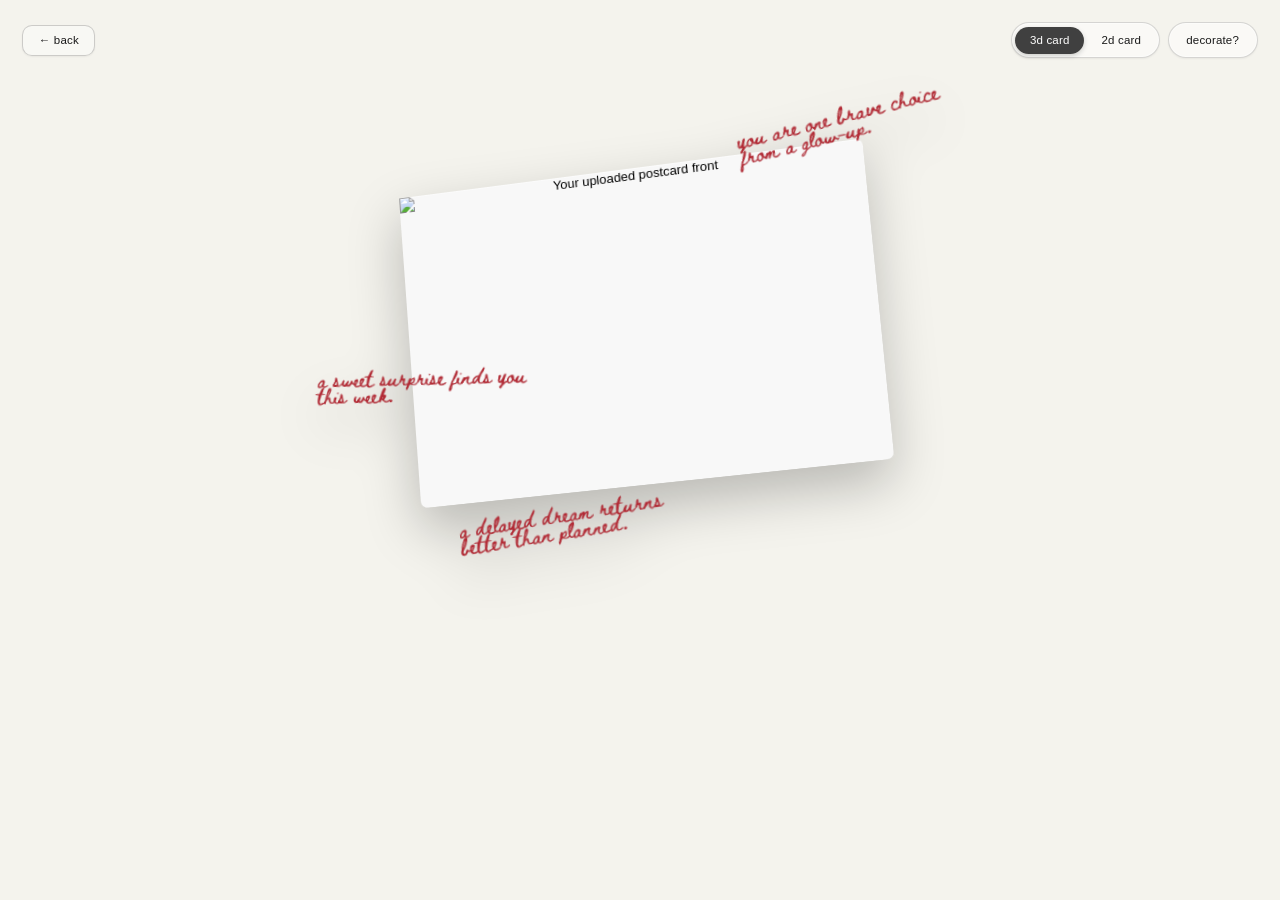
==== fate-postcard.html @ 39ebd8b9 "Match decorate button to mode UI and keep right sheet only Co-authored-by: maryliux <maryliux@users." ====
<!doctype html>
<html lang="en">
  <head>
    <meta charset="UTF-8" />
    <meta name="viewport" content="width=device-width, initial-scale=1.0" />
    <title>Your Postcard of Fate</title>
    <link rel="preconnect" href="https://fonts.googleapis.com" />
    <link rel="preconnect" href="https://fonts.gstatic.com" crossorigin />
    <link href="https://fonts.googleapis.com/css2?family=Beth+Ellen&display=swap" rel="stylesheet" />
    <link rel="stylesheet" href="fate-postcard.css" />
  </head>
  <body>
    <main class="creator">
      <div class="creator__top-bar">
        <a class="creator__back-button" href="index.html" aria-label="Back to landing page">← back</a>
        <div class="creator__controls">
          <div class="creator__view-toggle" role="group" aria-label="Card display mode">
            <button class="creator__mode-button is-active" id="mode3dButton" type="button" aria-pressed="true">
              3d card
            </button>
            <button class="creator__mode-button" id="mode2dButton" type="button" aria-pressed="false">
              2d card
            </button>
          </div>
          <div class="creator__decorate-wrap">
            <button
              class="creator__mode-button creator__decorate-button"
              id="decorateToggleButton"
              type="button"
              aria-pressed="false"
            >
              decorate?
            </button>
          </div>
        </div>
      </div>

      <aside class="creator__sticker-sheet creator__sticker-sheet--right" aria-hidden="true">
        <p class="creator__sheet-title">sticker sheet</p>
        <div class="creator__sheet-grid">
          <span class="creator__sticker">❀</span>
          <span class="creator__sticker">☀</span>
          <span class="creator__sticker">♣</span>
          <span class="creator__sticker">❥</span>
          <span class="creator__sticker">✩</span>
          <span class="creator__sticker">✺</span>
        </div>
      </aside>

      <section class="creator__view creator__view--3d" id="creatorView3d">
        <div class="creator__postcard-wrap">
          <button
            class="creator__postcard"
            id="creatorPostcard"
            type="button"
            aria-label="Interactive postcard. Drag in any direction or click to flip."
          >
            <div class="creator__postcard-inner" id="creatorPostcardInner">
              <figure class="creator__face creator__face--front">
                <img id="creatorFrontImage3d" src="frontcard.png" alt="Your uploaded postcard front" />
                <div class="creator__fortune-overlay" aria-hidden="true">
                  <p class="creator__fortune-line creator__fortune-line--1" data-fortune-slot="1"></p>
                  <p class="creator__fortune-line creator__fortune-line--2" data-fortune-slot="2"></p>
                  <p class="creator__fortune-line creator__fortune-line--3" data-fortune-slot="3"></p>
                </div>
              </figure>
              <figure class="creator__face creator__face--back">
                <img src="backcard.png" alt="Postcard back" />
              </figure>
            </div>
          </button>
        </div>
      </section>

      <section class="creator__view creator__view--2d" id="creatorView2d" hidden>
        <figure class="creator__flat-card creator__flat-card--front">
          <img id="creatorFrontImage2d" src="frontcard.png" alt="Your uploaded postcard front" />
          <div class="creator__fortune-overlay" aria-hidden="true">
            <p class="creator__fortune-line creator__fortune-line--1" data-fortune-slot="1"></p>
            <p class="creator__fortune-line creator__fortune-line--2" data-fortune-slot="2"></p>
            <p class="creator__fortune-line creator__fortune-line--3" data-fortune-slot="3"></p>
          </div>
        </figure>
        <figure class="creator__flat-card">
          <img src="backcard.png" alt="Postcard back" />
        </figure>
      </section>
    </main>

    <script src="fate-postcard.js"></script>
  </body>
</html>
---- fate-postcard.css ----
:root {
  color-scheme: light;
}

* {
  box-sizing: border-box;
}

body {
  margin: 0;
  min-height: 100vh;
  background: #f4f3ed;
  font-family: "Helvetica Neue", Helvetica, Arial, sans-serif;
}

.creator {
  min-height: 100vh;
  display: grid;
  grid-template-rows: auto 1fr auto;
  align-items: center;
  justify-items: center;
  padding: clamp(1rem, 3vw, 2.1rem);
  row-gap: clamp(0.8rem, 2vw, 1.3rem);
}

.creator__top-bar {
  position: fixed;
  top: clamp(0.8rem, 2.2vw, 1.4rem);
  left: clamp(0.8rem, 2.2vw, 1.4rem);
  right: clamp(0.8rem, 2.2vw, 1.4rem);
  display: flex;
  align-items: center;
  justify-content: space-between;
  z-index: 12;
}

.creator__back-button,
.creator__mode-button {
  border: 1px solid rgba(25, 25, 25, 0.2);
  background: rgba(255, 255, 255, 0.4);
  color: #1a1a1a;
  font-family: "Helvetica Neue", Helvetica, Arial, sans-serif;
  font-size: clamp(0.6rem, 0.9vw, 0.74rem);
  font-weight: 400;
  letter-spacing: 0.015em;
  border-radius: 0.62rem;
  padding: 0.56rem 0.96rem;
  box-shadow: 0 1px 2px rgba(0, 0, 0, 0.05);
  text-decoration: none;
  line-height: 1;
  cursor: pointer;
  transition: transform 170ms ease, background-color 170ms ease, border-color 170ms ease,
    box-shadow 170ms ease;
}

.creator__back-button:hover,
.creator__mode-button:hover {
  background: rgba(255, 255, 255, 0.56);
  border-color: rgba(25, 25, 25, 0.3);
  box-shadow: 0 2px 4px rgba(0, 0, 0, 0.08);
}

.creator__back-button:focus-visible,
.creator__mode-button:focus-visible {
  outline: 2px solid #131313;
  outline-offset: 2px;
}

.creator__controls {
  display: flex;
  align-items: center;
  gap: 0.5rem;
}

.creator__view-toggle,
.creator__decorate-wrap {
  display: flex;
  align-items: center;
  gap: 0.2rem;
  padding: 0.2rem;
  border-radius: 999px;
  border: 1px solid rgba(24, 24, 24, 0.16);
  background: rgba(255, 255, 255, 0.52);
  box-shadow: 0 1px 2px rgba(0, 0, 0, 0.05), 0 0 0 1px rgba(255, 255, 255, 0.38) inset;
}

.creator__mode-button {
  border: 0;
  border-radius: 999px;
  padding: 0.5rem 0.9rem;
  background: transparent;
  box-shadow: none;
}

.creator__mode-button:hover {
  background: rgba(22, 22, 22, 0.08);
  border-color: transparent;
  box-shadow: none;
}

.creator__mode-button.is-active {
  background: rgba(24, 24, 24, 0.82);
  color: #fff;
  box-shadow: 0 2px 5px rgba(0, 0, 0, 0.18);
}

.creator__view {
  width: 100%;
  display: grid;
  place-items: center;
  margin-top: clamp(4.2rem, 13vw, 8.2rem);
}

.creator__view[hidden] {
  display: none !important;
}

.creator__sticker-sheet {
  position: fixed;
  top: 50%;
  width: clamp(5.5rem, 13vw, 8rem);
  padding: 0.62rem 0.54rem 0.7rem;
  border-radius: 0.9rem;
  border: 1px solid rgba(21, 21, 21, 0.16);
  background: rgba(255, 255, 255, 0.74);
  box-shadow: 0 12px 20px rgba(0, 0, 0, 0.12);
  backdrop-filter: blur(1px);
  pointer-events: none;
  opacity: 0;
  z-index: 9;
  transition: transform 330ms cubic-bezier(0.22, 0.61, 0.36, 1), opacity 240ms ease;
}

.creator__sticker-sheet--right {
  right: clamp(0.45rem, 1.4vw, 1.1rem);
  transform: translate(115%, -50%);
}

body.is-decorate-open .creator__sticker-sheet {
  opacity: 1;
  pointer-events: auto;
}

body.is-decorate-open .creator__sticker-sheet--right {
  transform: translate(0, -50%);
}

.creator__sheet-title {
  margin: 0 0 0.4rem;
  font-size: clamp(0.54rem, 0.85vw, 0.62rem);
  letter-spacing: 0.08em;
  text-transform: uppercase;
  color: rgba(23, 23, 23, 0.72);
  text-align: center;
}

.creator__sheet-grid {
  display: grid;
  grid-template-columns: repeat(3, minmax(0, 1fr));
  gap: 0.28rem;
}

.creator__sticker {
  display: grid;
  place-items: center;
  height: clamp(1.2rem, 2.1vw, 1.55rem);
  border-radius: 0.36rem;
  border: 1px solid rgba(25, 25, 25, 0.13);
  background: rgba(255, 255, 255, 0.7);
  font-size: clamp(0.74rem, 1.2vw, 0.94rem);
}

.creator__postcard-wrap {
  width: min(84vw, 30rem);
  perspective: 2600px;
  filter: drop-shadow(0 22px 26px rgba(0, 0, 0, 0.24));
}

.creator__postcard {
  position: relative;
  width: 100%;
  aspect-ratio: 3 / 2;
  border: 0;
  padding: 0;
  background: transparent;
  cursor: grab;
  touch-action: none;
  transform-style: preserve-3d;
}

.creator__postcard.is-dragging {
  cursor: grabbing;
}

.creator__postcard:focus-visible {
  outline: 2px solid #161616;
  outline-offset: 8px;
}

.creator__postcard-inner {
  position: relative;
  width: 100%;
  height: 100%;
  transform-style: preserve-3d;
  transition: transform 460ms cubic-bezier(0.22, 0.61, 0.36, 1);
}

.creator__face {
  position: absolute;
  inset: 0;
  margin: 0;
  overflow: hidden;
  border-radius: 0.45rem;
  backface-visibility: hidden;
  background: #f8f8f8;
  box-shadow: 0 1px 0 rgba(255, 255, 255, 0.35) inset;
}

.creator__face--front {
  overflow: visible;
}

.creator__face--back {
  transform: rotateY(180deg);
}

.creator__face img,
.creator__flat-card img {
  width: 100%;
  height: 100%;
  display: block;
  object-fit: cover;
  user-select: none;
  -webkit-user-drag: none;
}

.creator__view--2d {
  width: min(86vw, 30rem);
  display: grid;
  gap: clamp(0.8rem, 2vw, 1.2rem);
}

.creator__flat-card {
  margin: 0;
  position: relative;
  width: 100%;
  aspect-ratio: 3 / 2;
  overflow: hidden;
  border-radius: 0.45rem;
  filter: drop-shadow(0 14px 18px rgba(0, 0, 0, 0.2));
}

.creator__flat-card--front {
  overflow: visible;
}

.creator__fortune-overlay {
  position: absolute;
  inset: 0;
  pointer-events: none;
  z-index: 2;
}

.creator__fortune-line {
  position: absolute;
  margin: 0;
  max-width: clamp(8.8rem, 24vw, 13.8rem);
  font-family: "Beth Ellen", "Marker Felt", "Bradley Hand", cursive;
  font-size: clamp(0.7rem, 1.22vw, 1rem);
  line-height: 1.06;
  color: #b22833;
  text-align: left;
  text-shadow: 0 0.35px 0 rgba(120, 20, 28, 0.4);
}

.creator__fortune-line--1 {
  right: -20%;
  top: -11%;
  transform: rotate(-7deg);
}

.creator__fortune-line--2 {
  left: -21%;
  top: 56%;
  transform: rotate(5deg);
}

.creator__fortune-line--3 {
  left: 8%;
  bottom: -14%;
  transform: rotate(-3deg);
}

/* 2D front-card fortune boundaries: top/left/right only (no bottom edge). */
.creator__flat-card--front .creator__fortune-line--1 {
  right: -18%;
  top: -10%;
  left: auto;
  bottom: auto;
}

.creator__flat-card--front .creator__fortune-line--2 {
  left: -20%;
  top: 36%;
  right: auto;
  bottom: auto;
}

.creator__flat-card--front .creator__fortune-line--3 {
  right: -19%;
  top: 63%;
  left: auto;
  bottom: auto;
  transform: rotate(-4deg);
}

@media (max-width: 640px) {
  .creator__top-bar {
    right: 0.85rem;
    left: 0.85rem;
    align-items: start;
    gap: 0.55rem;
  }

  .creator__view-toggle {
    gap: 0.4rem;
    flex-wrap: nowrap;
    justify-content: center;
    border-radius: 0.72rem;
    padding: 0;
    border: 0;
    background: transparent;
    box-shadow: none;
  }

  .creator__decorate-wrap {
    gap: 0.4rem;
    border-radius: 0.72rem;
    padding: 0;
    border: 0;
    background: transparent;
    box-shadow: none;
  }

  .creator__back-button,
  .creator__mode-button {
    font-size: 0.58rem;
    padding: 0.5rem 0.8rem;
  }

  .creator__controls {
    gap: 0.42rem;
    flex-wrap: wrap;
    justify-content: end;
  }

  .creator__mode-button {
    border: 1px solid rgba(25, 25, 25, 0.18);
    border-radius: 0.62rem;
    background: rgba(255, 255, 255, 0.4);
  }

  .creator__sticker-sheet {
    width: 4.5rem;
    padding: 0.46rem 0.42rem 0.5rem;
  }

  .creator__sticker-sheet--right {
    right: 0.32rem;
  }

  .creator__sheet-grid {
    gap: 0.2rem;
  }

  .creator__sticker {
    height: 1rem;
    font-size: 0.64rem;
  }

  .creator__postcard-wrap,
  .creator__view--2d {
    width: min(92vw, 27rem);
  }

  .creator__fortune-line {
    max-width: 7.6rem;
    font-size: 0.62rem;
  }

  .creator__fortune-line--1 {
    right: -17%;
    top: -9.5%;
  }

  .creator__fortune-line--2 {
    left: -18%;
    top: 58%;
  }

  .creator__flat-card--front .creator__fortune-line--1 {
    right: -14%;
    top: -8.5%;
  }

  .creator__flat-card--front .creator__fortune-line--2 {
    left: -15%;
    top: 38%;
  }

  .creator__flat-card--front .creator__fortune-line--3 {
    right: -14%;
    top: 64%;
  }
}
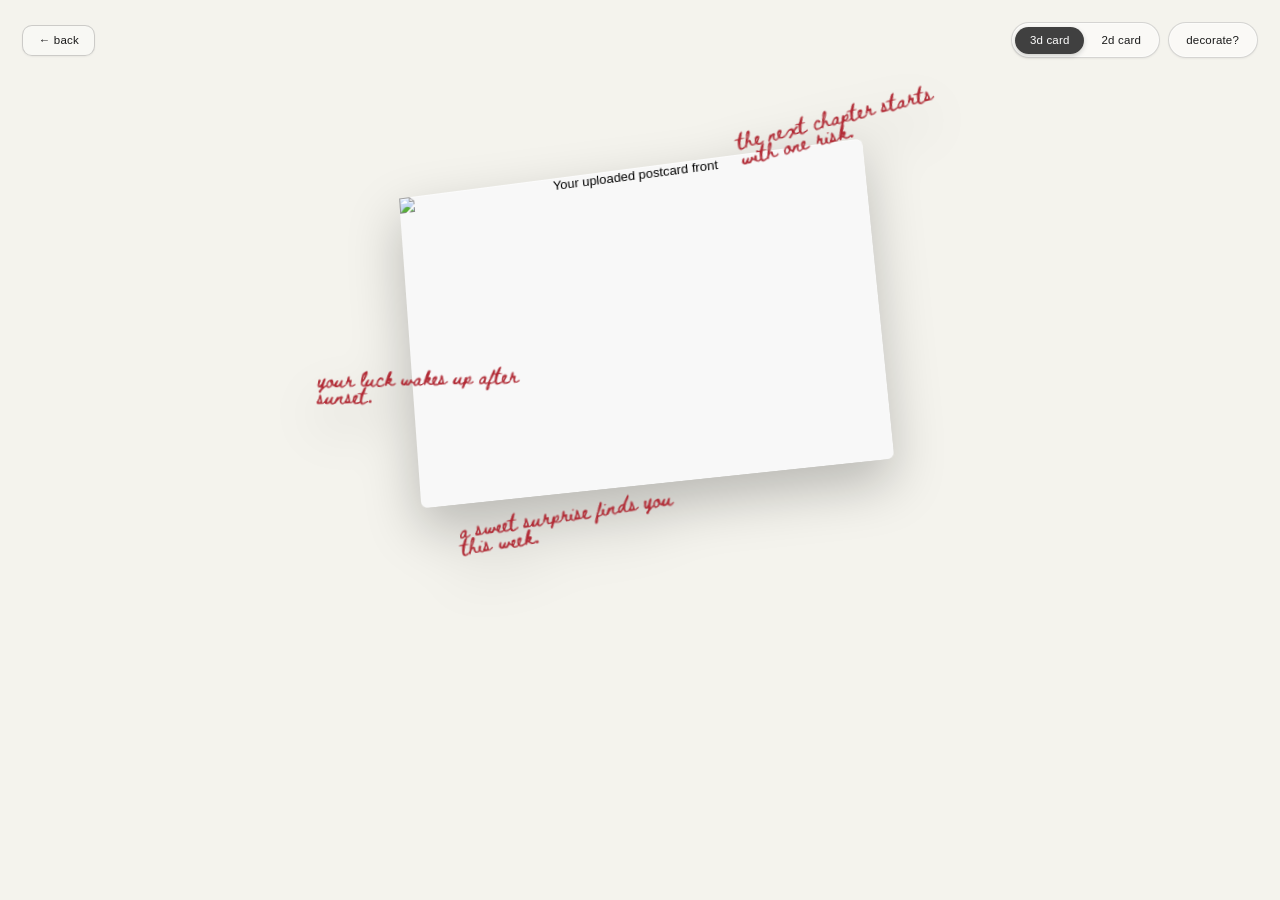
==== commit 0739c816: "Enable sticker drag drop with undo and save actions Co-authored-by: maryliux <maryliux@users.noreply" ====
--- a/fate-postcard.html
+++ b/fate-postcard.html
@@ -56,8 +56,9 @@
             aria-label="Interactive postcard. Drag in any direction or click to flip."
           >
             <div class="creator__postcard-inner" id="creatorPostcardInner">
-              <figure class="creator__face creator__face--front">
+              <figure class="creator__face creator__face--front" id="creatorFrontDrop3d">
                 <img id="creatorFrontImage3d" src="frontcard.png" alt="Your uploaded postcard front" />
+                <div class="creator__sticker-overlay" id="creatorStickerOverlay3d" aria-hidden="true"></div>
                 <div class="creator__fortune-overlay" aria-hidden="true">
                   <p class="creator__fortune-line creator__fortune-line--1" data-fortune-slot="1"></p>
                   <p class="creator__fortune-line creator__fortune-line--2" data-fortune-slot="2"></p>
@@ -70,11 +71,20 @@
             </div>
           </button>
         </div>
+        <section class="creator__actions" data-actions-bar hidden>
+          <button class="creator__mode-button creator__action-button" data-action="undo" type="button">
+            undo
+          </button>
+          <button class="creator__mode-button creator__action-button" data-action="save" type="button">
+            save
+          </button>
+        </section>
       </section>
 
       <section class="creator__view creator__view--2d" id="creatorView2d" hidden>
-        <figure class="creator__flat-card creator__flat-card--front">
+        <figure class="creator__flat-card creator__flat-card--front" id="creatorFrontDrop2d">
           <img id="creatorFrontImage2d" src="frontcard.png" alt="Your uploaded postcard front" />
+          <div class="creator__sticker-overlay" id="creatorStickerOverlay2d" aria-hidden="true"></div>
           <div class="creator__fortune-overlay" aria-hidden="true">
             <p class="creator__fortune-line creator__fortune-line--1" data-fortune-slot="1"></p>
             <p class="creator__fortune-line creator__fortune-line--2" data-fortune-slot="2"></p>
@@ -84,6 +94,14 @@
         <figure class="creator__flat-card">
           <img src="backcard.png" alt="Postcard back" />
         </figure>
+        <section class="creator__actions" data-actions-bar hidden>
+          <button class="creator__mode-button creator__action-button" data-action="undo" type="button">
+            undo
+          </button>
+          <button class="creator__mode-button creator__action-button" data-action="save" type="button">
+            save
+          </button>
+        </section>
       </section>
     </main>
 
--- a/fate-postcard.css
+++ b/fate-postcard.css
@@ -168,6 +168,8 @@
   border: 1px solid rgba(25, 25, 25, 0.13);
   background: rgba(255, 255, 255, 0.7);
   font-size: clamp(0.74rem, 1.2vw, 0.94rem);
+  cursor: grab;
+  touch-action: none;
 }
 
 .creator__postcard-wrap {
@@ -261,6 +263,54 @@
   z-index: 2;
 }
 
+.creator__sticker-overlay {
+  position: absolute;
+  inset: 0;
+  pointer-events: none;
+  z-index: 3;
+}
+
+.creator__placed-sticker {
+  position: absolute;
+  font-size: clamp(0.78rem, 1.35vw, 1.06rem);
+  line-height: 1;
+  transform-origin: center;
+  user-select: none;
+  pointer-events: none;
+}
+
+.creator__drag-ghost {
+  position: fixed;
+  left: 0;
+  top: 0;
+  font-size: clamp(0.9rem, 1.8vw, 1.2rem);
+  line-height: 1;
+  pointer-events: none;
+  z-index: 30;
+  transform: translate(-50%, -50%) scale(1.1);
+  filter: drop-shadow(0 2px 4px rgba(0, 0, 0, 0.22));
+}
+
+.creator__actions {
+  margin-top: clamp(0.72rem, 1.8vw, 1.15rem);
+  display: flex;
+  align-items: center;
+  justify-content: center;
+  gap: 0.46rem;
+}
+
+.creator__actions[hidden] {
+  display: none !important;
+}
+
+.creator__action-button {
+  border: 0;
+  border-radius: 999px;
+  padding: 0.5rem 0.92rem;
+  background: transparent;
+  box-shadow: none;
+}
+
 .creator__fortune-line {
   position: absolute;
   margin: 0;
@@ -378,6 +428,19 @@
     font-size: 0.64rem;
   }
 
+  .creator__placed-sticker {
+    font-size: 0.72rem;
+  }
+
+  .creator__drag-ghost {
+    font-size: 0.88rem;
+  }
+
+  .creator__actions {
+    gap: 0.4rem;
+    margin-top: 0.72rem;
+  }
+
   .creator__postcard-wrap,
   .creator__view--2d {
     width: min(92vw, 27rem);
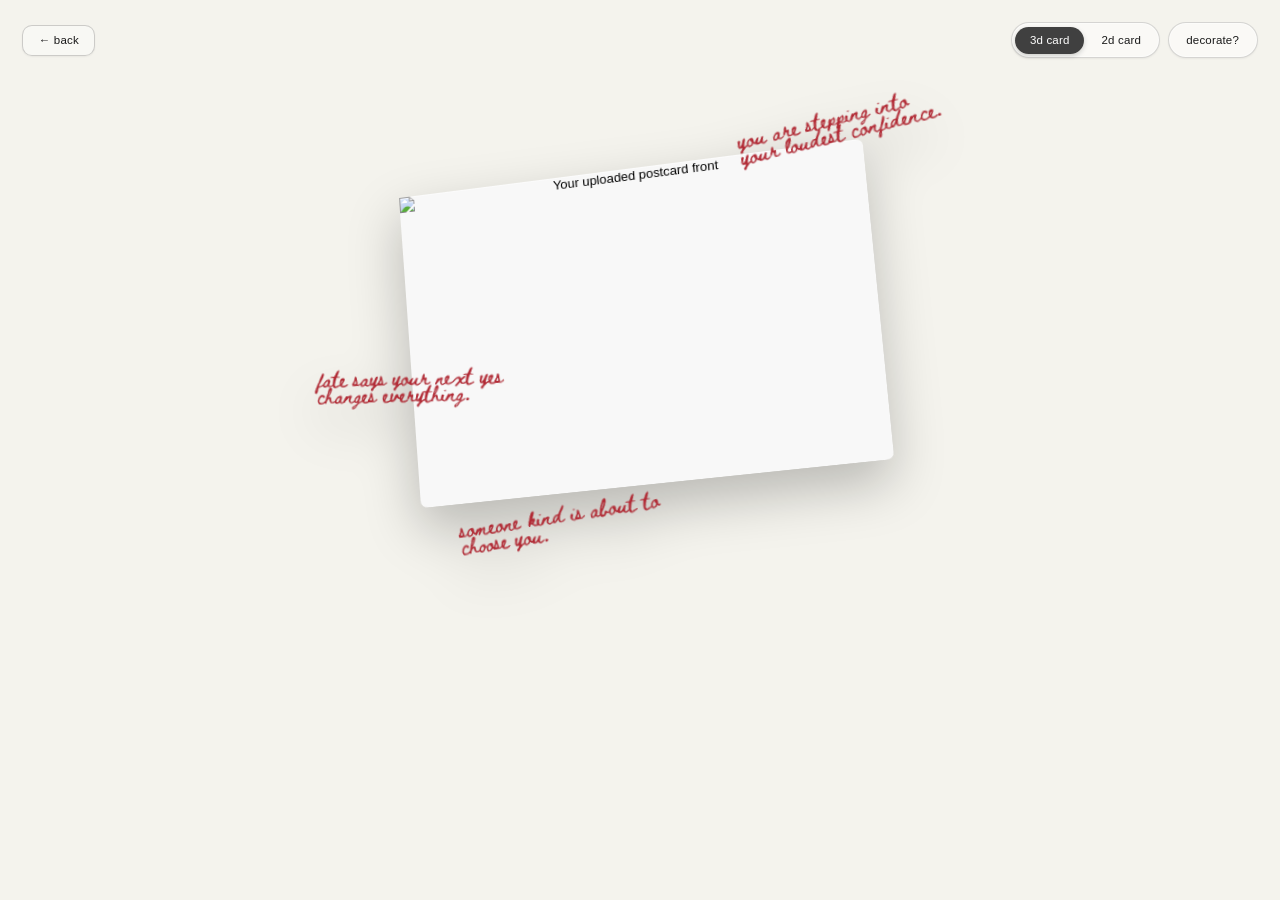
==== commit 1a4e4349: "Polish sticker actions and add custom image sticker support Co-authored-by: maryliux <maryliux@users" ====
--- a/fate-postcard.html
+++ b/fate-postcard.html
@@ -38,7 +38,15 @@
       <aside class="creator__sticker-sheet creator__sticker-sheet--right" aria-hidden="true">
         <p class="creator__sheet-title">sticker sheet</p>
         <div class="creator__sheet-grid">
-          <span class="creator__sticker">❀</span>
+          <span
+            class="creator__sticker creator__sticker--custom-image"
+            data-sticker-image-src="custom-sticker.png"
+            data-sticker-fallback="★"
+            aria-label="custom sticker"
+          >
+            <img class="creator__sticker-image" src="custom-sticker.png" alt="" draggable="false" />
+            <span class="creator__sticker-fallback">★</span>
+          </span>
           <span class="creator__sticker">☀</span>
           <span class="creator__sticker">♣</span>
           <span class="creator__sticker">❥</span>
@@ -72,10 +80,10 @@
           </button>
         </div>
         <section class="creator__actions" data-actions-bar hidden>
-          <button class="creator__mode-button creator__action-button" data-action="undo" type="button">
+          <button class="creator__action-button" data-action="undo" type="button">
             undo
           </button>
-          <button class="creator__mode-button creator__action-button" data-action="save" type="button">
+          <button class="creator__action-button creator__action-button--save" data-action="save" type="button">
             save
           </button>
         </section>
@@ -95,10 +103,10 @@
           <img src="backcard.png" alt="Postcard back" />
         </figure>
         <section class="creator__actions" data-actions-bar hidden>
-          <button class="creator__mode-button creator__action-button" data-action="undo" type="button">
+          <button class="creator__action-button" data-action="undo" type="button">
             undo
           </button>
-          <button class="creator__mode-button creator__action-button" data-action="save" type="button">
+          <button class="creator__action-button creator__action-button--save" data-action="save" type="button">
             save
           </button>
         </section>
--- a/fate-postcard.css
+++ b/fate-postcard.css
@@ -163,6 +163,7 @@
 .creator__sticker {
   display: grid;
   place-items: center;
+  position: relative;
   height: clamp(1.2rem, 2.1vw, 1.55rem);
   border-radius: 0.36rem;
   border: 1px solid rgba(25, 25, 25, 0.13);
@@ -170,6 +171,30 @@
   font-size: clamp(0.74rem, 1.2vw, 0.94rem);
   cursor: grab;
   touch-action: none;
+  overflow: hidden;
+}
+
+.creator__sticker-image {
+  width: 100%;
+  height: 100%;
+  object-fit: contain;
+  display: block;
+  pointer-events: none;
+  user-select: none;
+  -webkit-user-drag: none;
+}
+
+.creator__sticker-fallback {
+  display: none;
+  pointer-events: none;
+}
+
+.creator__sticker.is-image-missing .creator__sticker-image {
+  display: none;
+}
+
+.creator__sticker.is-image-missing .creator__sticker-fallback {
+  display: inline;
 }
 
 .creator__postcard-wrap {
@@ -279,6 +304,14 @@
   pointer-events: none;
 }
 
+.creator__placed-sticker-image {
+  width: clamp(0.92rem, 1.9vw, 1.36rem);
+  height: auto;
+  display: block;
+  user-select: none;
+  -webkit-user-drag: none;
+}
+
 .creator__drag-ghost {
   position: fixed;
   left: 0;
@@ -291,8 +324,14 @@
   filter: drop-shadow(0 2px 4px rgba(0, 0, 0, 0.22));
 }
 
+.creator__drag-ghost-image {
+  width: clamp(1rem, 2.1vw, 1.42rem);
+  height: auto;
+  display: block;
+}
+
 .creator__actions {
-  margin-top: clamp(0.72rem, 1.8vw, 1.15rem);
+  margin-top: clamp(1.65rem, 4.8vw, 3.2rem);
   display: flex;
   align-items: center;
   justify-content: center;
@@ -304,11 +343,43 @@
 }
 
 .creator__action-button {
-  border: 0;
-  border-radius: 999px;
-  padding: 0.5rem 0.92rem;
-  background: transparent;
-  box-shadow: none;
+  border: 1px solid rgba(25, 25, 25, 0.2);
+  background: rgba(255, 255, 255, 0.4);
+  color: #1a1a1a;
+  font-family: "Helvetica Neue", Helvetica, Arial, sans-serif;
+  font-size: clamp(0.6rem, 0.9vw, 0.74rem);
+  font-weight: 400;
+  letter-spacing: 0.015em;
+  border-radius: 0.62rem;
+  padding: 0.56rem 0.96rem;
+  box-shadow: 0 1px 2px rgba(0, 0, 0, 0.05);
+  line-height: 1;
+  cursor: pointer;
+  transition: transform 170ms ease, background-color 170ms ease, border-color 170ms ease,
+    box-shadow 170ms ease;
+}
+
+.creator__action-button:hover {
+  background: rgba(255, 255, 255, 0.56);
+  border-color: rgba(25, 25, 25, 0.3);
+  box-shadow: 0 2px 4px rgba(0, 0, 0, 0.08);
+}
+
+.creator__action-button:focus-visible {
+  outline: 2px solid #131313;
+  outline-offset: 2px;
+}
+
+.creator__action-button--save {
+  background: linear-gradient(135deg, rgba(252, 209, 232, 0.86), rgba(245, 172, 210, 0.84));
+  border-color: rgba(179, 69, 128, 0.32);
+  color: #5f1f46;
+}
+
+.creator__action-button--save:hover {
+  background: linear-gradient(135deg, rgba(255, 221, 239, 0.92), rgba(250, 188, 223, 0.9));
+  border-color: rgba(179, 69, 128, 0.48);
+  box-shadow: 0 2px 5px rgba(148, 52, 104, 0.2);
 }
 
 .creator__fortune-line {
@@ -428,6 +499,11 @@
     font-size: 0.64rem;
   }
 
+  .creator__placed-sticker-image,
+  .creator__drag-ghost-image {
+    width: 0.96rem;
+  }
+
   .creator__placed-sticker {
     font-size: 0.72rem;
   }
@@ -438,7 +514,12 @@
 
   .creator__actions {
     gap: 0.4rem;
-    margin-top: 0.72rem;
+    margin-top: 1.35rem;
+  }
+
+  .creator__action-button {
+    font-size: 0.58rem;
+    padding: 0.5rem 0.8rem;
   }
 
   .creator__postcard-wrap,
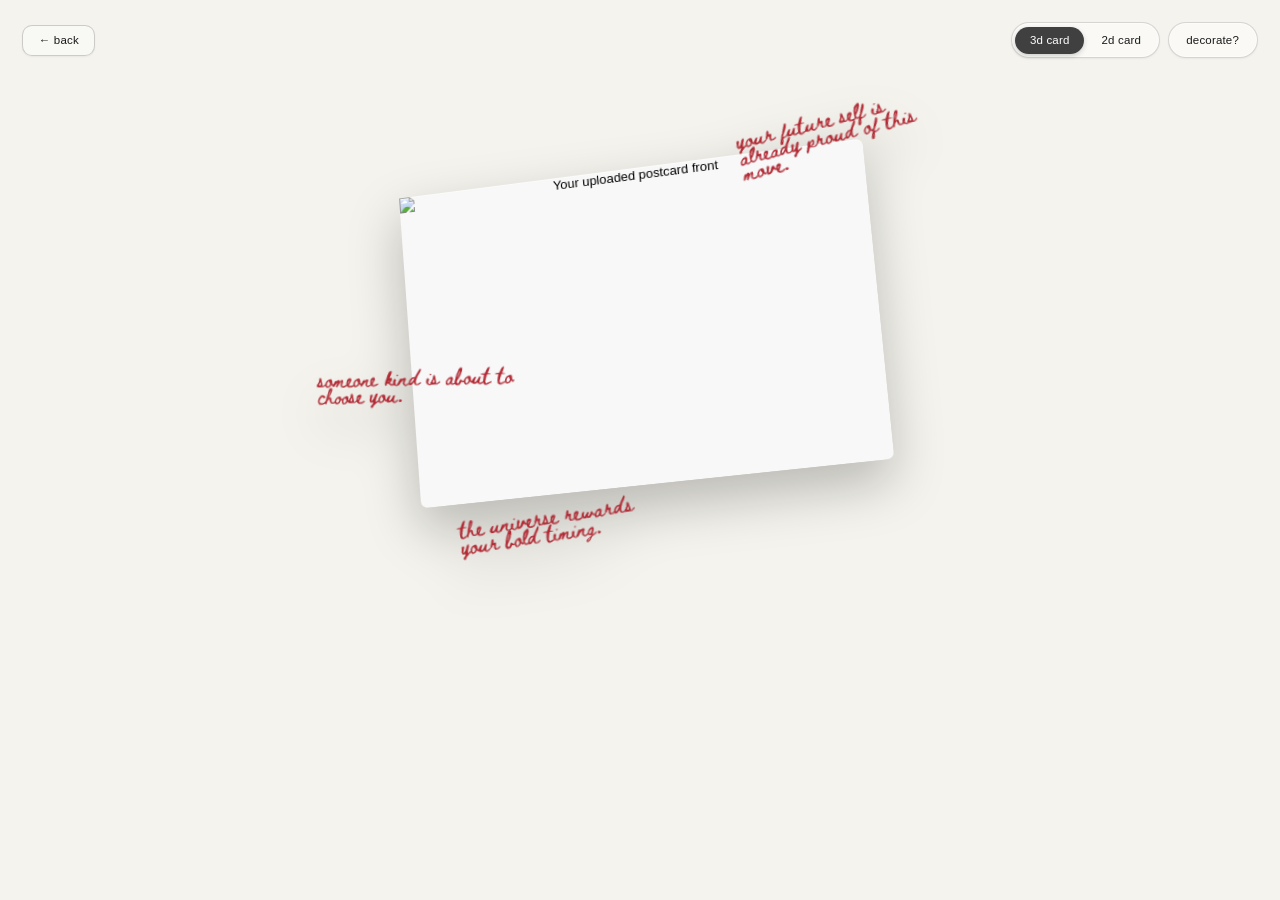
==== commit d742896a: "Use sticker2 image for custom draggable sticker slot Co-authored-by: maryliux <maryliux@users.norepl" ====
--- a/fate-postcard.html
+++ b/fate-postcard.html
@@ -40,11 +40,11 @@
         <div class="creator__sheet-grid">
           <span
             class="creator__sticker creator__sticker--custom-image"
-            data-sticker-image-src="custom-sticker.png"
+            data-sticker-image-src="sticker2.png"
             data-sticker-fallback="★"
             aria-label="custom sticker"
           >
-            <img class="creator__sticker-image" src="custom-sticker.png" alt="" draggable="false" />
+            <img class="creator__sticker-image" src="sticker2.png" alt="" draggable="false" />
             <span class="creator__sticker-fallback">★</span>
           </span>
           <span class="creator__sticker">☀</span>
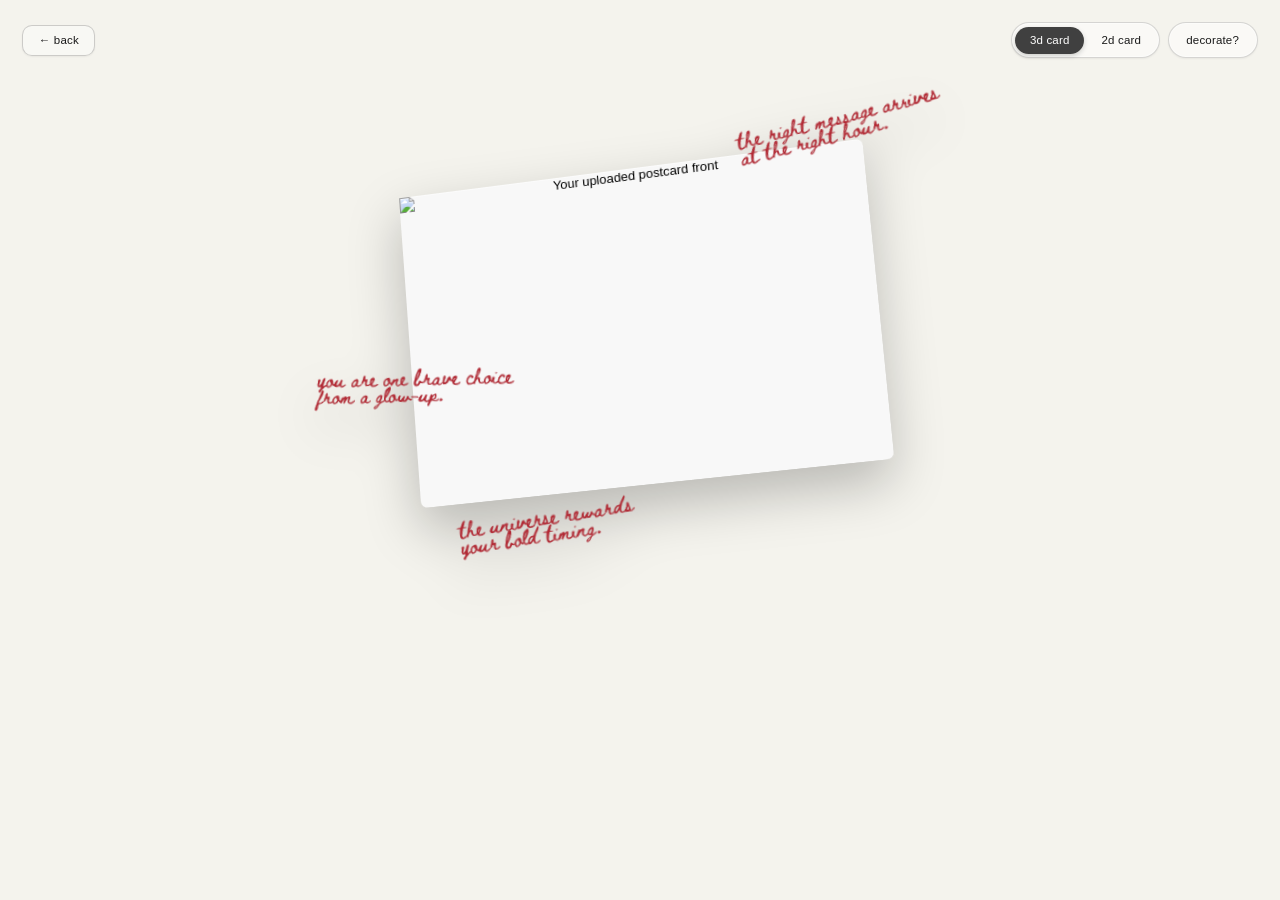
==== commit 997ae475: "Replace sticker sheet icons with provided sticker assets Co-authored-by: maryliux <maryliux@users.no" ====
--- a/fate-postcard.html
+++ b/fate-postcard.html
@@ -47,11 +47,26 @@
             <img class="creator__sticker-image" src="sticker2.png" alt="" draggable="false" />
             <span class="creator__sticker-fallback">★</span>
           </span>
-          <span class="creator__sticker">☀</span>
-          <span class="creator__sticker">♣</span>
-          <span class="creator__sticker">❥</span>
-          <span class="creator__sticker">✩</span>
-          <span class="creator__sticker">✺</span>
+          <span class="creator__sticker" data-sticker-image-src="sticker1.png" data-sticker-fallback="✿">
+            <img class="creator__sticker-image" src="sticker1.png" alt="" draggable="false" />
+            <span class="creator__sticker-fallback">✿</span>
+          </span>
+          <span class="creator__sticker" data-sticker-image-src="s5.svg" data-sticker-fallback="✦">
+            <img class="creator__sticker-image" src="s5.svg" alt="" draggable="false" />
+            <span class="creator__sticker-fallback">✦</span>
+          </span>
+          <span class="creator__sticker" data-sticker-image-src="s6.svg" data-sticker-fallback="✧">
+            <img class="creator__sticker-image" src="s6.svg" alt="" draggable="false" />
+            <span class="creator__sticker-fallback">✧</span>
+          </span>
+          <span class="creator__sticker" data-sticker-image-src="s7.svg" data-sticker-fallback="★">
+            <img class="creator__sticker-image" src="s7.svg" alt="" draggable="false" />
+            <span class="creator__sticker-fallback">★</span>
+          </span>
+          <span class="creator__sticker" data-sticker-image-src="s4.svg" data-sticker-fallback="❀">
+            <img class="creator__sticker-image" src="s4.svg" alt="" draggable="false" />
+            <span class="creator__sticker-fallback">❀</span>
+          </span>
         </div>
       </aside>
 
--- a/fate-postcard.css
+++ b/fate-postcard.css
@@ -118,8 +118,8 @@
 .creator__sticker-sheet {
   position: fixed;
   top: 50%;
-  width: clamp(5.5rem, 13vw, 8rem);
-  padding: 0.62rem 0.54rem 0.7rem;
+  width: clamp(7.2rem, 16vw, 10rem);
+  padding: 0.82rem 0.7rem 0.92rem;
   border-radius: 0.9rem;
   border: 1px solid rgba(21, 21, 21, 0.16);
   background: rgba(255, 255, 255, 0.74);
@@ -157,18 +157,18 @@
 .creator__sheet-grid {
   display: grid;
   grid-template-columns: repeat(3, minmax(0, 1fr));
-  gap: 0.28rem;
+  gap: 0.4rem;
 }
 
 .creator__sticker {
   display: grid;
   place-items: center;
   position: relative;
-  height: clamp(1.2rem, 2.1vw, 1.55rem);
+  height: clamp(1.55rem, 2.8vw, 2rem);
   border-radius: 0.36rem;
   border: 1px solid rgba(25, 25, 25, 0.13);
   background: rgba(255, 255, 255, 0.7);
-  font-size: clamp(0.74rem, 1.2vw, 0.94rem);
+  font-size: clamp(0.9rem, 1.65vw, 1.2rem);
   cursor: grab;
   touch-action: none;
   overflow: hidden;
@@ -291,7 +291,7 @@
 .creator__sticker-overlay {
   position: absolute;
   inset: 0;
-  pointer-events: none;
+  pointer-events: auto;
   z-index: 3;
 }
 
@@ -301,7 +301,13 @@
   line-height: 1;
   transform-origin: center;
   user-select: none;
-  pointer-events: none;
+  pointer-events: auto;
+  cursor: grab;
+  touch-action: none;
+}
+
+.creator__placed-sticker.is-dragging-placement {
+  opacity: 0.35;
 }
 
 .creator__placed-sticker-image {
@@ -331,7 +337,7 @@
 }
 
 .creator__actions {
-  margin-top: clamp(1.65rem, 4.8vw, 3.2rem);
+  margin-top: clamp(2.4rem, 6.8vw, 4.6rem);
   display: flex;
   align-items: center;
   justify-content: center;
@@ -371,14 +377,14 @@
 }
 
 .creator__action-button--save {
-  background: linear-gradient(135deg, rgba(252, 209, 232, 0.86), rgba(245, 172, 210, 0.84));
-  border-color: rgba(179, 69, 128, 0.32);
+  background: rgba(246, 211, 231, 0.82);
+  border-color: rgba(179, 69, 128, 0.36);
   color: #5f1f46;
 }
 
 .creator__action-button--save:hover {
-  background: linear-gradient(135deg, rgba(255, 221, 239, 0.92), rgba(250, 188, 223, 0.9));
-  border-color: rgba(179, 69, 128, 0.48);
+  background: rgba(250, 223, 239, 0.9);
+  border-color: rgba(179, 69, 128, 0.5);
   box-shadow: 0 2px 5px rgba(148, 52, 104, 0.2);
 }
 
@@ -482,8 +488,8 @@
   }
 
   .creator__sticker-sheet {
-    width: 4.5rem;
-    padding: 0.46rem 0.42rem 0.5rem;
+    width: 5.6rem;
+    padding: 0.54rem 0.48rem 0.6rem;
   }
 
   .creator__sticker-sheet--right {
@@ -491,12 +497,12 @@
   }
 
   .creator__sheet-grid {
-    gap: 0.2rem;
+    gap: 0.3rem;
   }
 
   .creator__sticker {
-    height: 1rem;
-    font-size: 0.64rem;
+    height: 1.22rem;
+    font-size: 0.78rem;
   }
 
   .creator__placed-sticker-image,
@@ -514,7 +520,7 @@
 
   .creator__actions {
     gap: 0.4rem;
-    margin-top: 1.35rem;
+    margin-top: 1.8rem;
   }
 
   .creator__action-button {
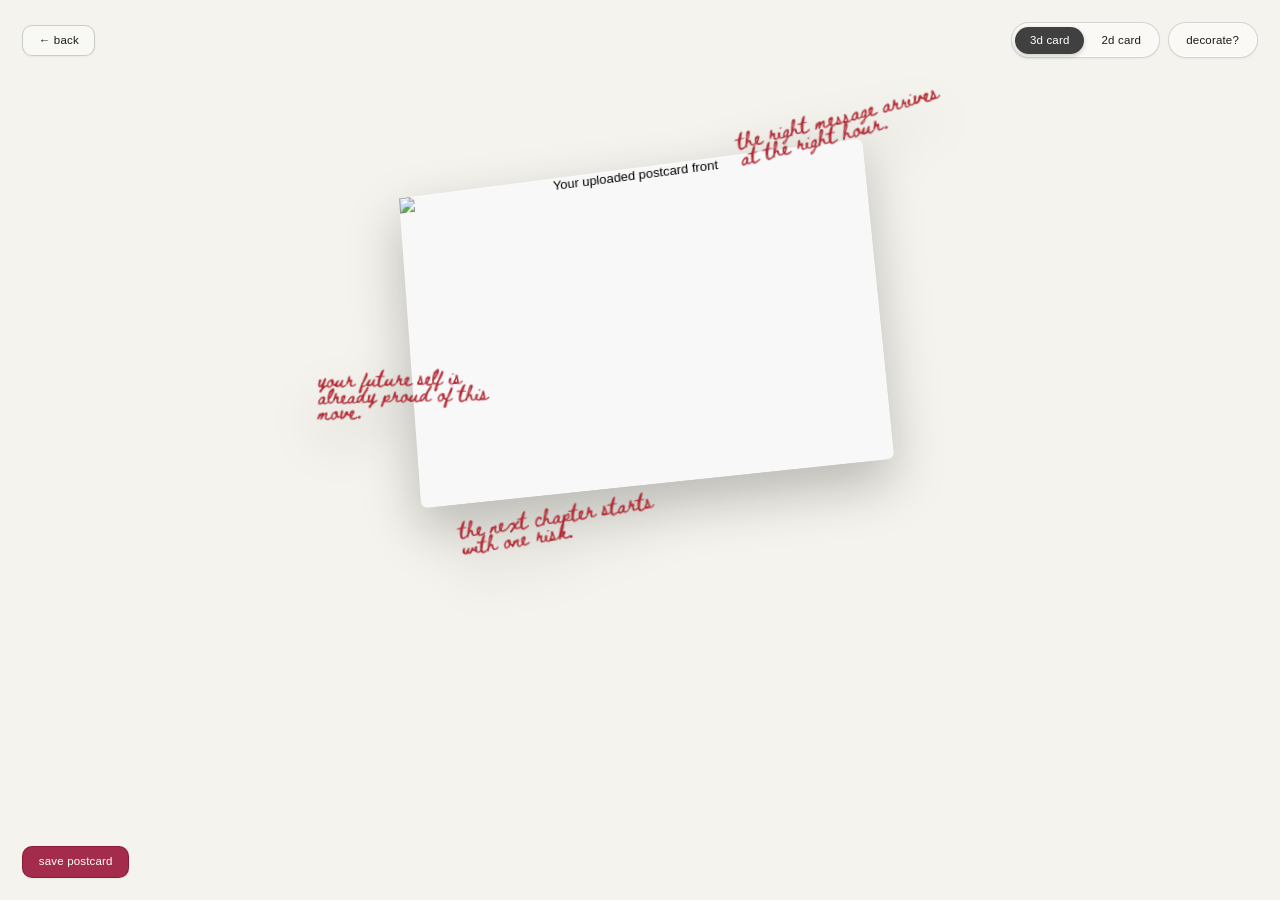
==== commit 70f27433: "Add bottom-left save button for front and back export Co-authored-by: maryliux <maryliux@users.norep" ====
--- a/fate-postcard.html
+++ b/fate-postcard.html
@@ -126,6 +126,10 @@
           </button>
         </section>
       </section>
+
+      <button class="creator__save-fixed creator__action-button creator__action-button--save" data-action="save" type="button">
+        save postcard
+      </button>
     </main>
 
     <script src="fate-postcard.js"></script>
--- a/fate-postcard.css
+++ b/fate-postcard.css
@@ -377,15 +377,23 @@
 }
 
 .creator__action-button--save {
-  background: rgba(246, 211, 231, 0.82);
-  border-color: rgba(179, 69, 128, 0.36);
-  color: #5f1f46;
+  background: rgba(155, 22, 58, 0.9);
+  border-color: rgba(122, 16, 45, 0.62);
+  color: #fff;
 }
 
 .creator__action-button--save:hover {
-  background: rgba(250, 223, 239, 0.9);
-  border-color: rgba(179, 69, 128, 0.5);
-  box-shadow: 0 2px 5px rgba(148, 52, 104, 0.2);
+  background: rgba(176, 25, 66, 0.94);
+  border-color: rgba(131, 18, 50, 0.72);
+  box-shadow: 0 2px 5px rgba(120, 15, 44, 0.28);
+}
+
+.creator__save-fixed {
+  position: fixed;
+  left: clamp(0.8rem, 2.2vw, 1.4rem);
+  bottom: clamp(0.8rem, 2.2vw, 1.4rem);
+  z-index: 14;
+  text-transform: lowercase;
 }
 
 .creator__fortune-line {
@@ -528,6 +536,11 @@
     padding: 0.5rem 0.8rem;
   }
 
+  .creator__save-fixed {
+    left: 0.85rem;
+    bottom: 0.85rem;
+  }
+
   .creator__postcard-wrap,
   .creator__view--2d {
     width: min(92vw, 27rem);
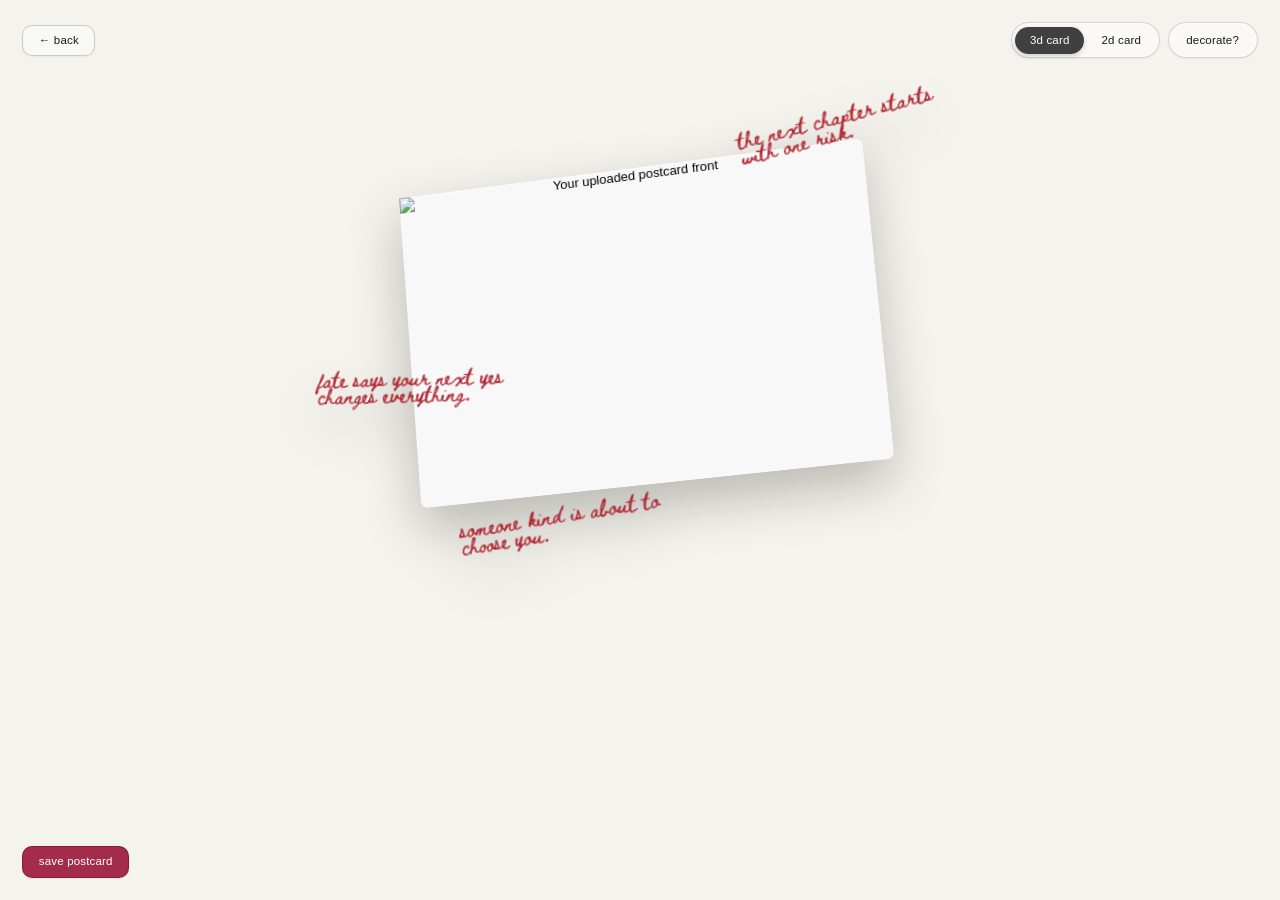
==== commit 3de01f00: "Separate sticker layout save from postcard PNG download Co-authored-by: maryliux <maryliux@users.nor" ====
--- a/fate-postcard.html
+++ b/fate-postcard.html
@@ -98,7 +98,11 @@
           <button class="creator__action-button" data-action="undo" type="button">
             undo
           </button>
-          <button class="creator__action-button creator__action-button--save" data-action="save" type="button">
+          <button
+            class="creator__action-button creator__action-button--save"
+            data-action="save-layout"
+            type="button"
+          >
             save
           </button>
         </section>
@@ -121,13 +125,21 @@
           <button class="creator__action-button" data-action="undo" type="button">
             undo
           </button>
-          <button class="creator__action-button creator__action-button--save" data-action="save" type="button">
+          <button
+            class="creator__action-button creator__action-button--save"
+            data-action="save-layout"
+            type="button"
+          >
             save
           </button>
         </section>
       </section>
 
-      <button class="creator__save-fixed creator__action-button creator__action-button--save" data-action="save" type="button">
+      <button
+        class="creator__save-fixed creator__action-button creator__action-button--save"
+        id="downloadPostcardButton"
+        type="button"
+      >
         save postcard
       </button>
     </main>
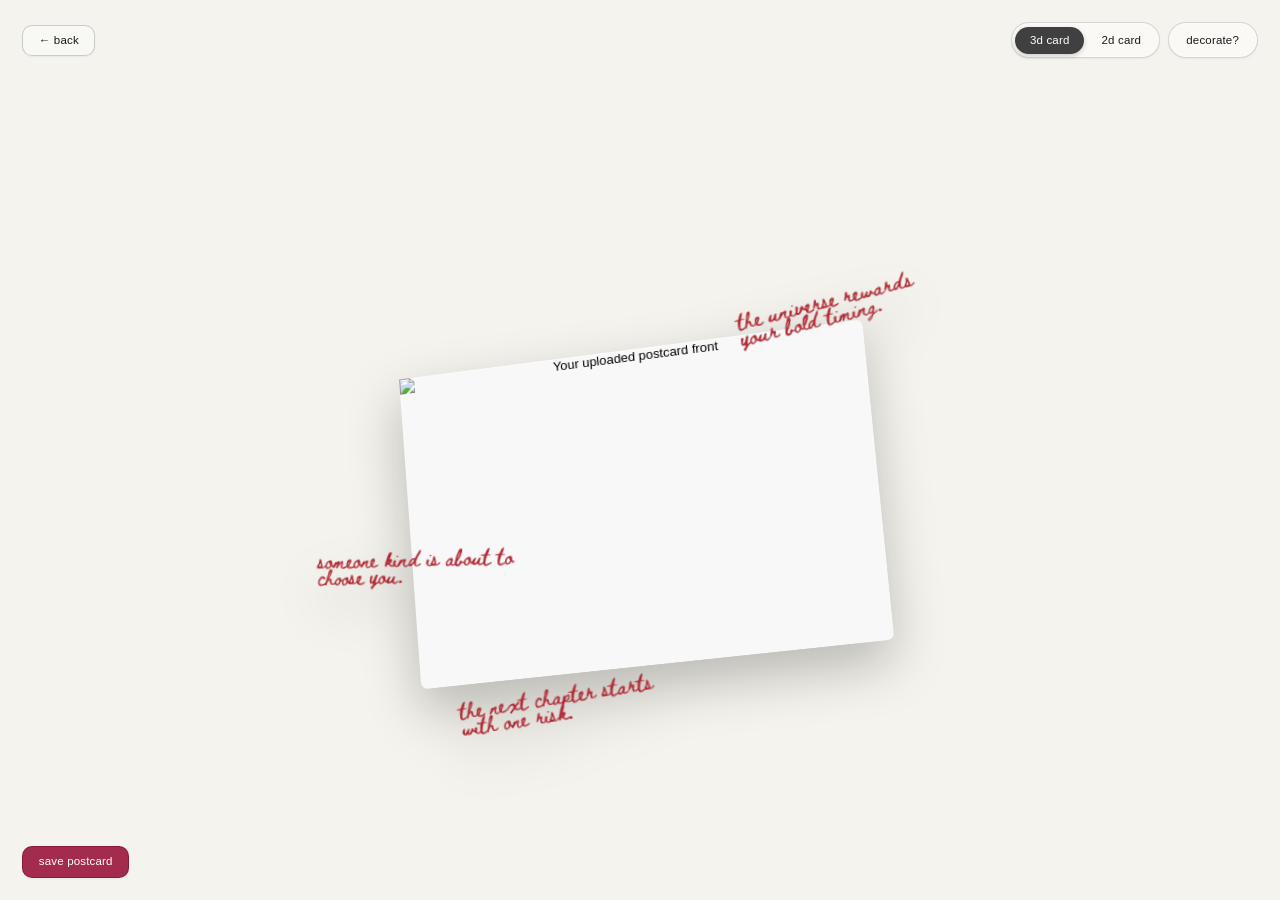
==== commit 56d560a9: "Force lower 3D card position and bust CSS cache Co-authored-by: maryliux <maryliux@users.noreply.git" ====
--- a/fate-postcard.html
+++ b/fate-postcard.html
@@ -7,7 +7,7 @@
     <link rel="preconnect" href="https://fonts.googleapis.com" />
     <link rel="preconnect" href="https://fonts.gstatic.com" crossorigin />
     <link href="https://fonts.googleapis.com/css2?family=Beth+Ellen&display=swap" rel="stylesheet" />
-    <link rel="stylesheet" href="fate-postcard.css" />
+    <link rel="stylesheet" href="fate-postcard.css?v=20260529b" />
   </head>
   <body>
     <main class="creator">
--- a/fate-postcard.css
+++ b/fate-postcard.css
@@ -108,7 +108,11 @@
   width: 100%;
   display: grid;
   place-items: center;
-  margin-top: clamp(4.2rem, 13vw, 8.2rem);
+  margin-top: clamp(8.2rem, 20vw, 13.8rem);
+}
+
+.creator__view--3d {
+  margin-top: clamp(12.8rem, 28vw, 19.5rem) !important;
 }
 
 .creator__view[hidden] {
@@ -576,3 +580,43 @@
     top: 64%;
   }
 }
+
+@media (min-width: 1600px) {
+  .creator {
+    padding: 2.2rem 2.8rem 2rem;
+  }
+
+  .creator__top-bar {
+    top: 1.35rem;
+    left: 1.35rem;
+    right: 1.35rem;
+  }
+
+  .creator__view {
+    margin-top: clamp(10rem, 17vh, 14.8rem);
+  }
+
+  .creator__view--3d {
+    margin-top: clamp(14rem, 23vh, 20rem) !important;
+  }
+
+  .creator__postcard-wrap,
+  .creator__view--2d {
+    width: min(58vw, 46rem);
+  }
+
+  .creator__fortune-line {
+    max-width: 14.4rem;
+    font-size: 1.05rem;
+  }
+
+  .creator__sticker-sheet {
+    width: 11.2rem;
+    padding: 0.96rem 0.82rem 1.02rem;
+  }
+
+  .creator__sticker {
+    height: 2.25rem;
+    font-size: 1.24rem;
+  }
+}
